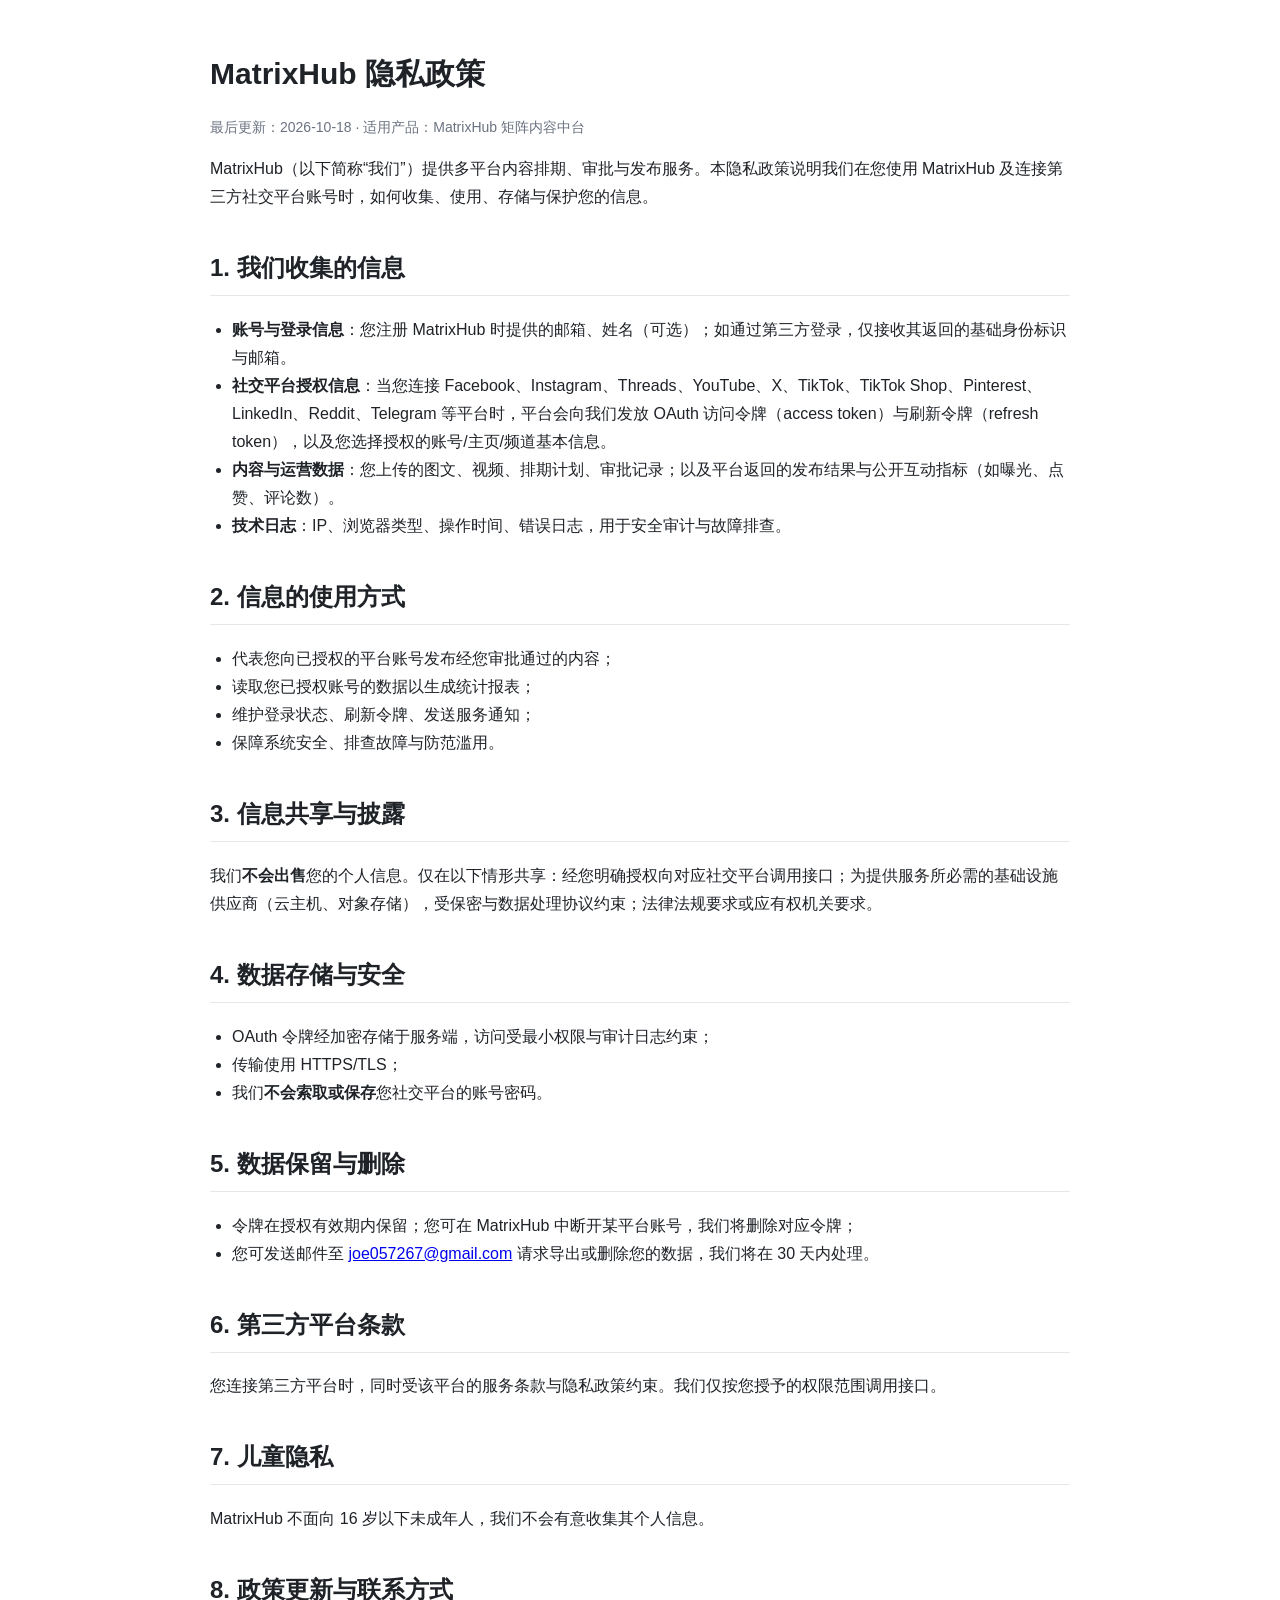
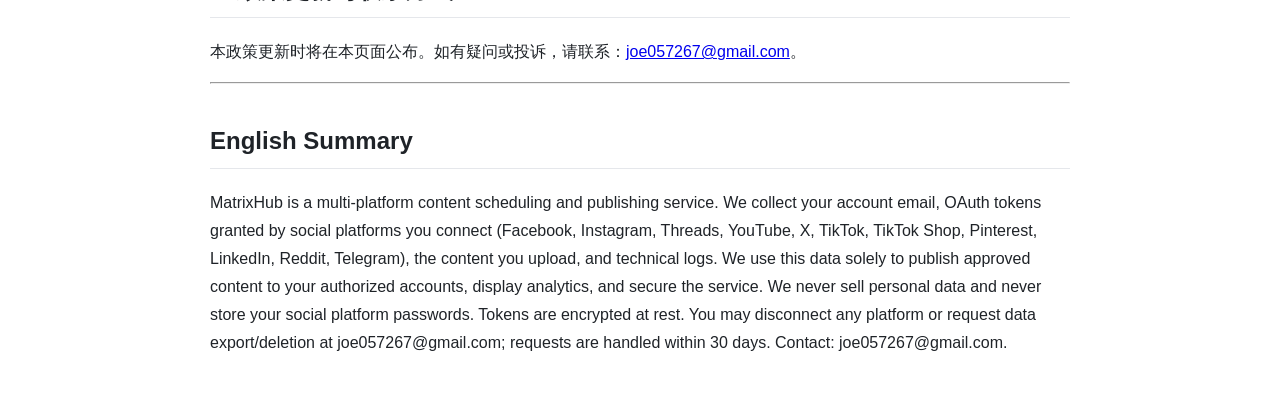
==== index.html @ 4f1b2c28 "Add MatrixHub privacy policy and terms pages" ====
<!DOCTYPE html>
<html lang="zh-CN">
<head>
<meta charset="utf-8">
<meta name="viewport" content="width=device-width, initial-scale=1">
<title>MatrixHub 隐私政策 / Privacy Policy</title>
<style>
  body{font-family:-apple-system,"Segoe UI","PingFang SC","Microsoft YaHei",sans-serif;max-width:860px;margin:48px auto;padding:0 20px;line-height:1.75;color:#1f2328}
  h1{font-size:30px;margin-bottom:4px} h2{margin-top:36px;border-bottom:1px solid #e5e7eb;padding-bottom:6px}
  .meta{color:#6b7280;font-size:14px} ul{padding-left:22px} code{background:#f3f4f6;padding:1px 5px;border-radius:4px}
</style>
</head>
<body>
<h1>MatrixHub 隐私政策</h1>
<p class="meta">最后更新：2026-10-18 · 适用产品：MatrixHub 矩阵内容中台</p>

<p>MatrixHub（以下简称“我们”）提供多平台内容排期、审批与发布服务。本隐私政策说明我们在您使用 MatrixHub 及连接第三方社交平台账号时，如何收集、使用、存储与保护您的信息。</p>

<h2>1. 我们收集的信息</h2>
<ul>
  <li><strong>账号与登录信息</strong>：您注册 MatrixHub 时提供的邮箱、姓名（可选）；如通过第三方登录，仅接收其返回的基础身份标识与邮箱。</li>
  <li><strong>社交平台授权信息</strong>：当您连接 Facebook、Instagram、Threads、YouTube、X、TikTok、TikTok Shop、Pinterest、LinkedIn、Reddit、Telegram 等平台时，平台会向我们发放 OAuth 访问令牌（access token）与刷新令牌（refresh token），以及您选择授权的账号/主页/频道基本信息。</li>
  <li><strong>内容与运营数据</strong>：您上传的图文、视频、排期计划、审批记录；以及平台返回的发布结果与公开互动指标（如曝光、点赞、评论数）。</li>
  <li><strong>技术日志</strong>：IP、浏览器类型、操作时间、错误日志，用于安全审计与故障排查。</li>
</ul>

<h2>2. 信息的使用方式</h2>
<ul>
  <li>代表您向已授权的平台账号发布经您审批通过的内容；</li>
  <li>读取您已授权账号的数据以生成统计报表；</li>
  <li>维护登录状态、刷新令牌、发送服务通知；</li>
  <li>保障系统安全、排查故障与防范滥用。</li>
</ul>

<h2>3. 信息共享与披露</h2>
<p>我们<strong>不会出售</strong>您的个人信息。仅在以下情形共享：经您明确授权向对应社交平台调用接口；为提供服务所必需的基础设施供应商（云主机、对象存储），受保密与数据处理协议约束；法律法规要求或应有权机关要求。</p>

<h2>4. 数据存储与安全</h2>
<ul>
  <li>OAuth 令牌经加密存储于服务端，访问受最小权限与审计日志约束；</li>
  <li>传输使用 HTTPS/TLS；</li>
  <li>我们<strong>不会索取或保存</strong>您社交平台的账号密码。</li>
</ul>

<h2>5. 数据保留与删除</h2>
<ul>
  <li>令牌在授权有效期内保留；您可在 MatrixHub 中断开某平台账号，我们将删除对应令牌；</li>
  <li>您可发送邮件至 <a href="mailto:joe057267@gmail.com">joe057267@gmail.com</a> 请求导出或删除您的数据，我们将在 30 天内处理。</li>
</ul>

<h2>6. 第三方平台条款</h2>
<p>您连接第三方平台时，同时受该平台的服务条款与隐私政策约束。我们仅按您授予的权限范围调用接口。</p>

<h2>7. 儿童隐私</h2>
<p>MatrixHub 不面向 16 岁以下未成年人，我们不会有意收集其个人信息。</p>

<h2>8. 政策更新与联系方式</h2>
<p>本政策更新时将在本页面公布。如有疑问或投诉，请联系：<a href="mailto:joe057267@gmail.com">joe057267@gmail.com</a>。</p>

<hr>
<h2>English Summary</h2>
<p>MatrixHub is a multi-platform content scheduling and publishing service. We collect your account email, OAuth tokens granted by social platforms you connect (Facebook, Instagram, Threads, YouTube, X, TikTok, TikTok Shop, Pinterest, LinkedIn, Reddit, Telegram), the content you upload, and technical logs. We use this data solely to publish approved content to your authorized accounts, display analytics, and secure the service. We never sell personal data and never store your social platform passwords. Tokens are encrypted at rest. You may disconnect any platform or request data export/deletion at joe057267@gmail.com; requests are handled within 30 days. Contact: joe057267@gmail.com.</p>
</body>
</html>
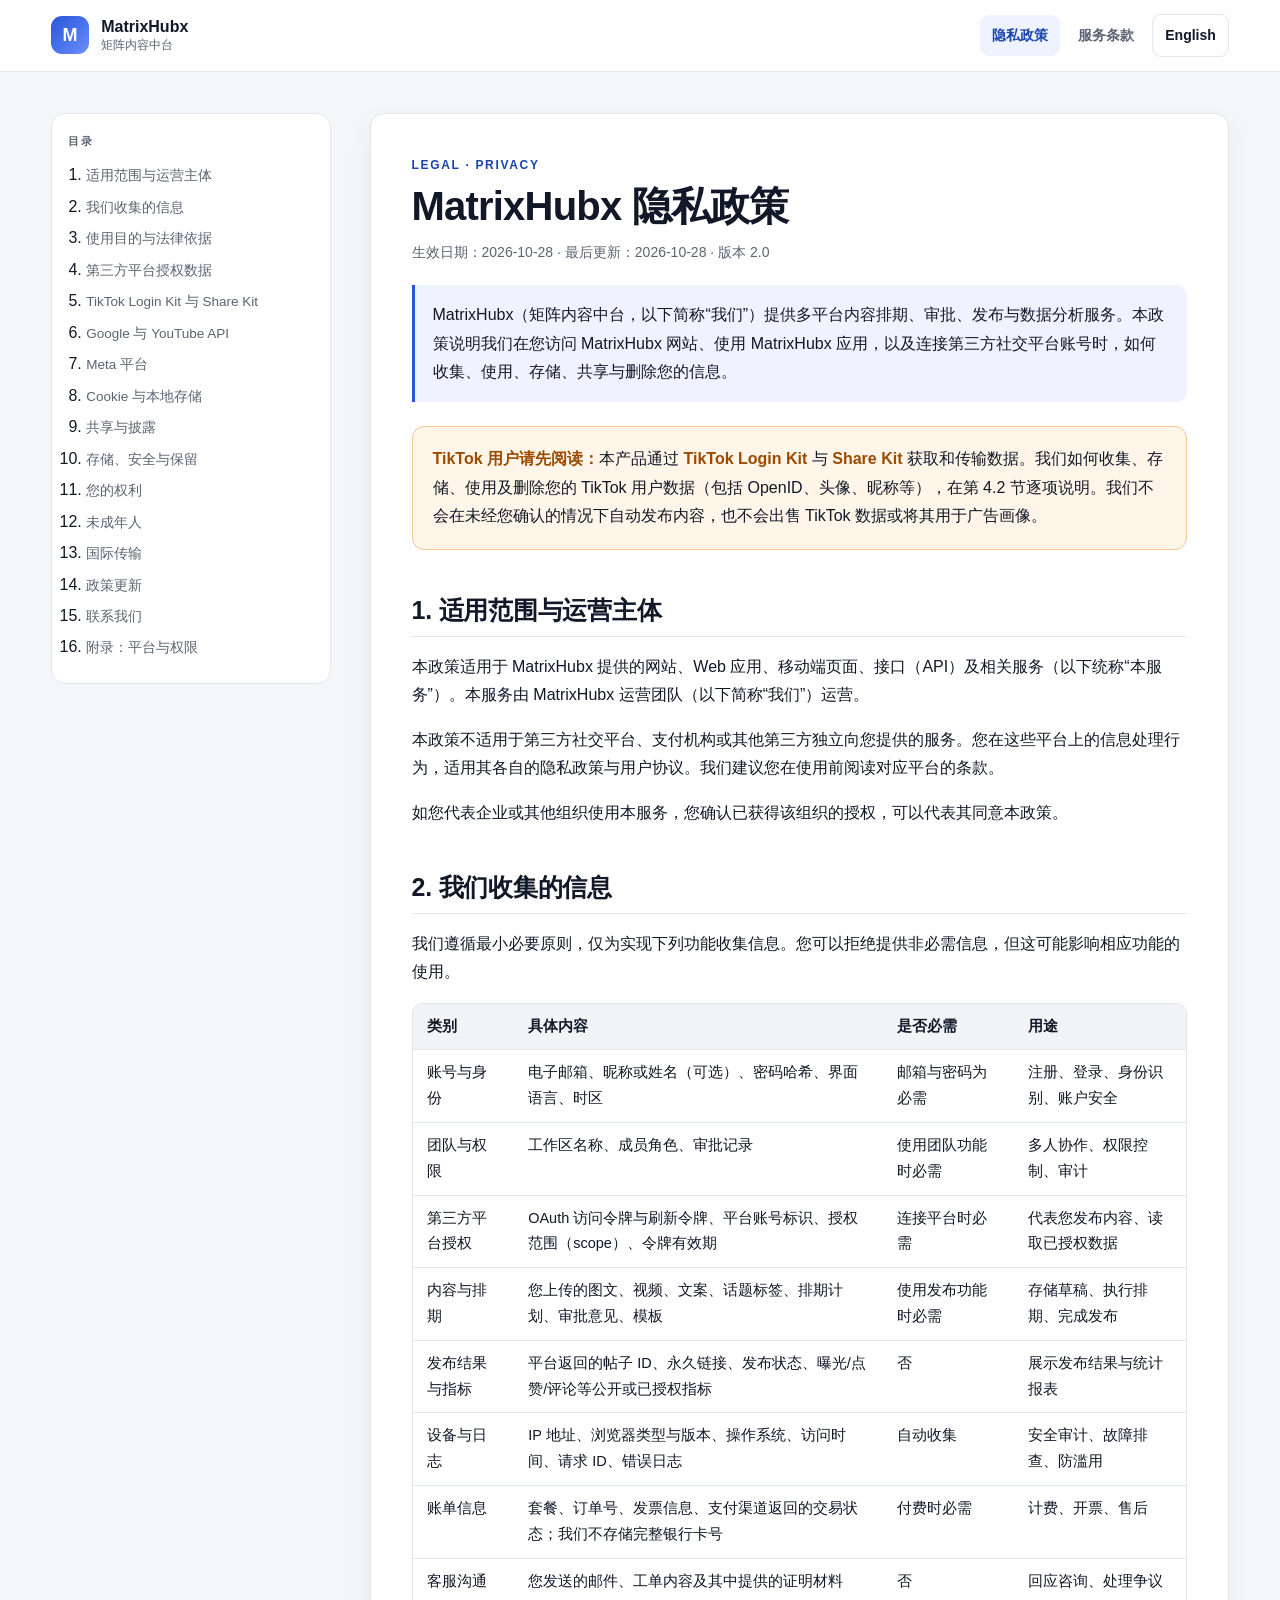
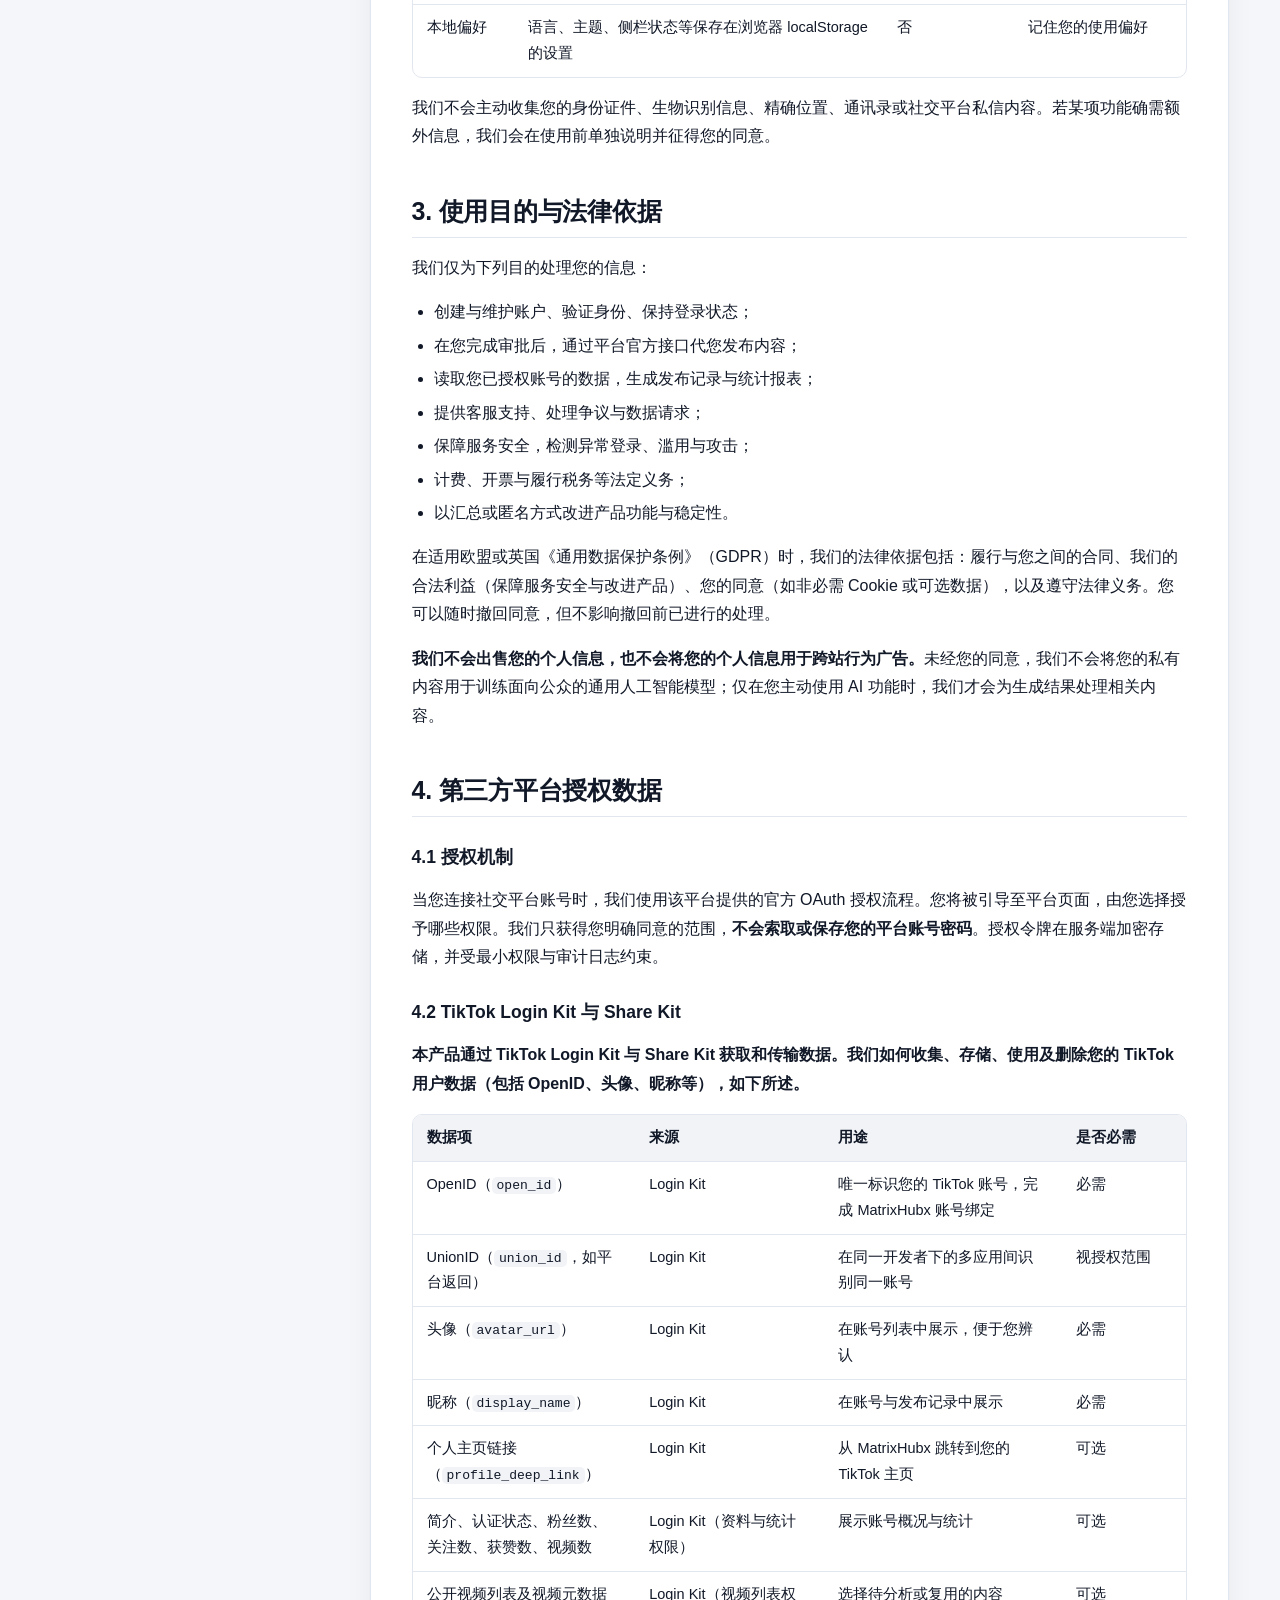
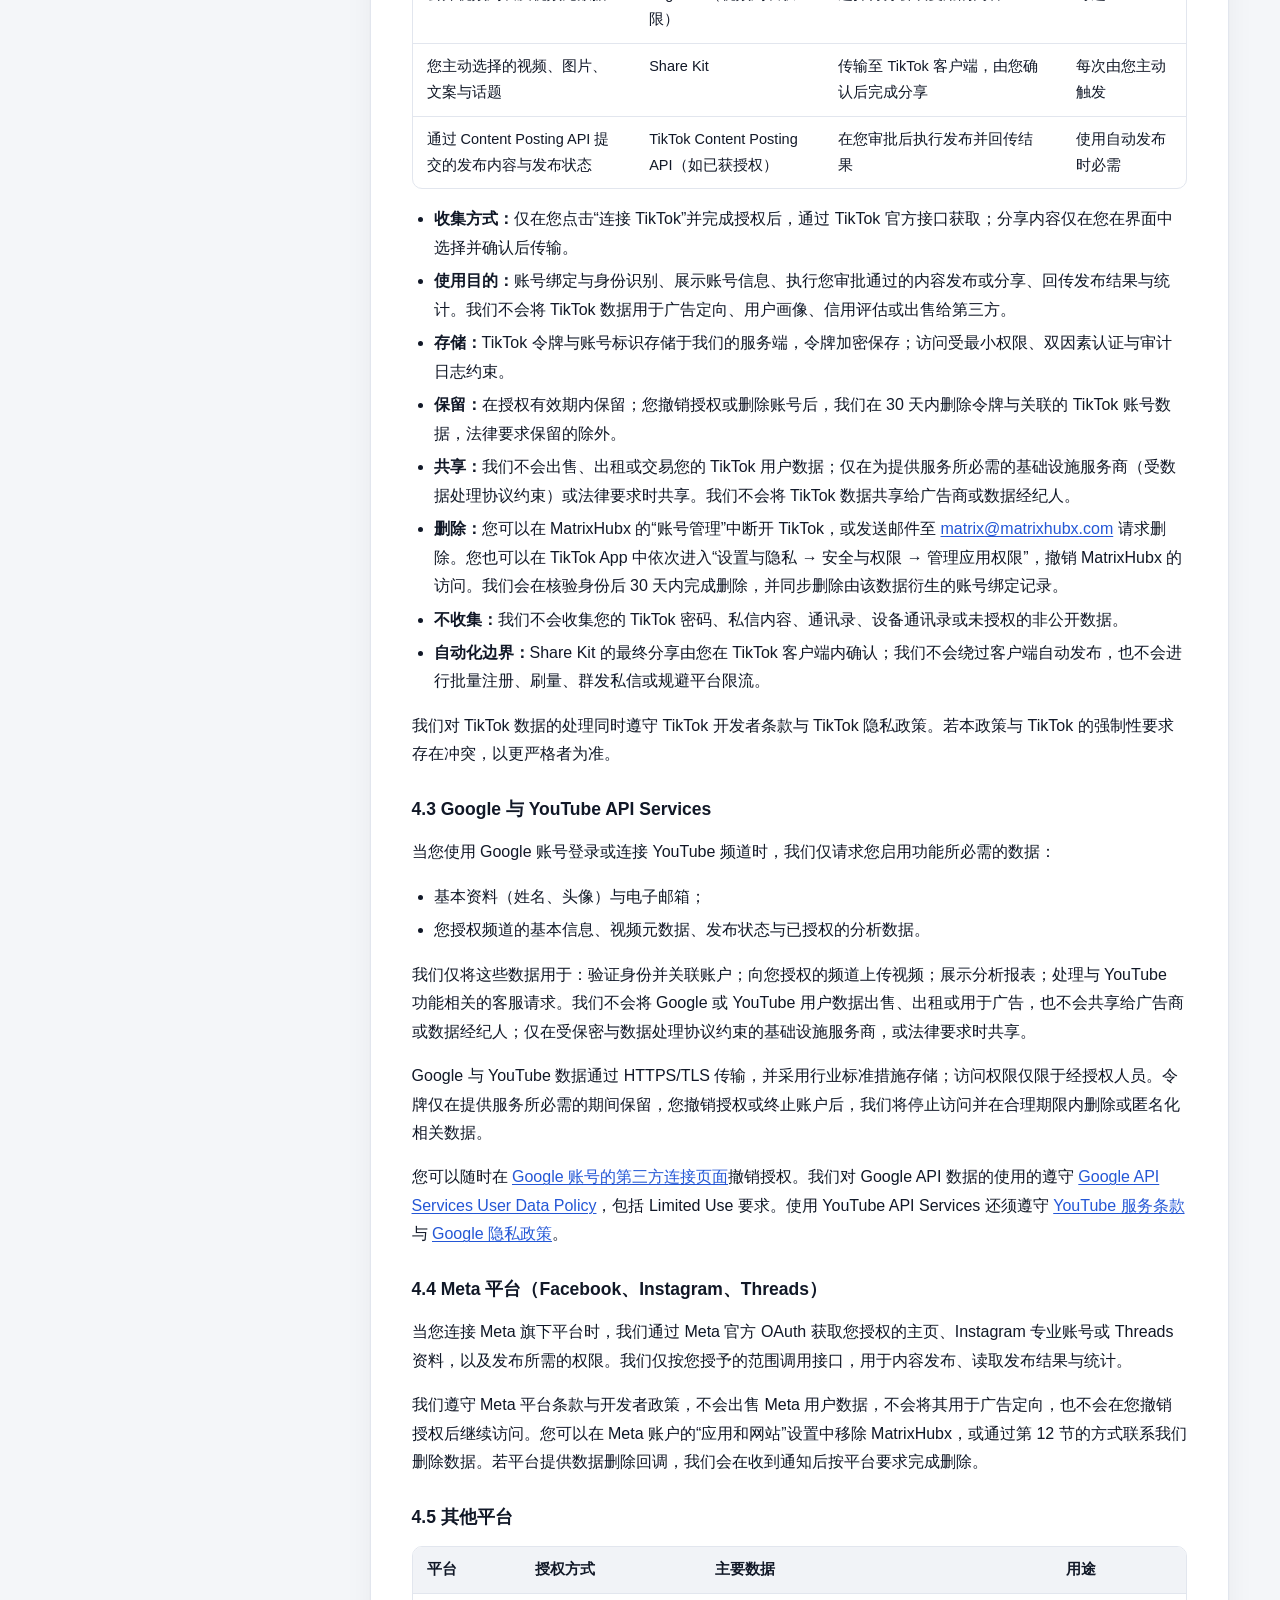
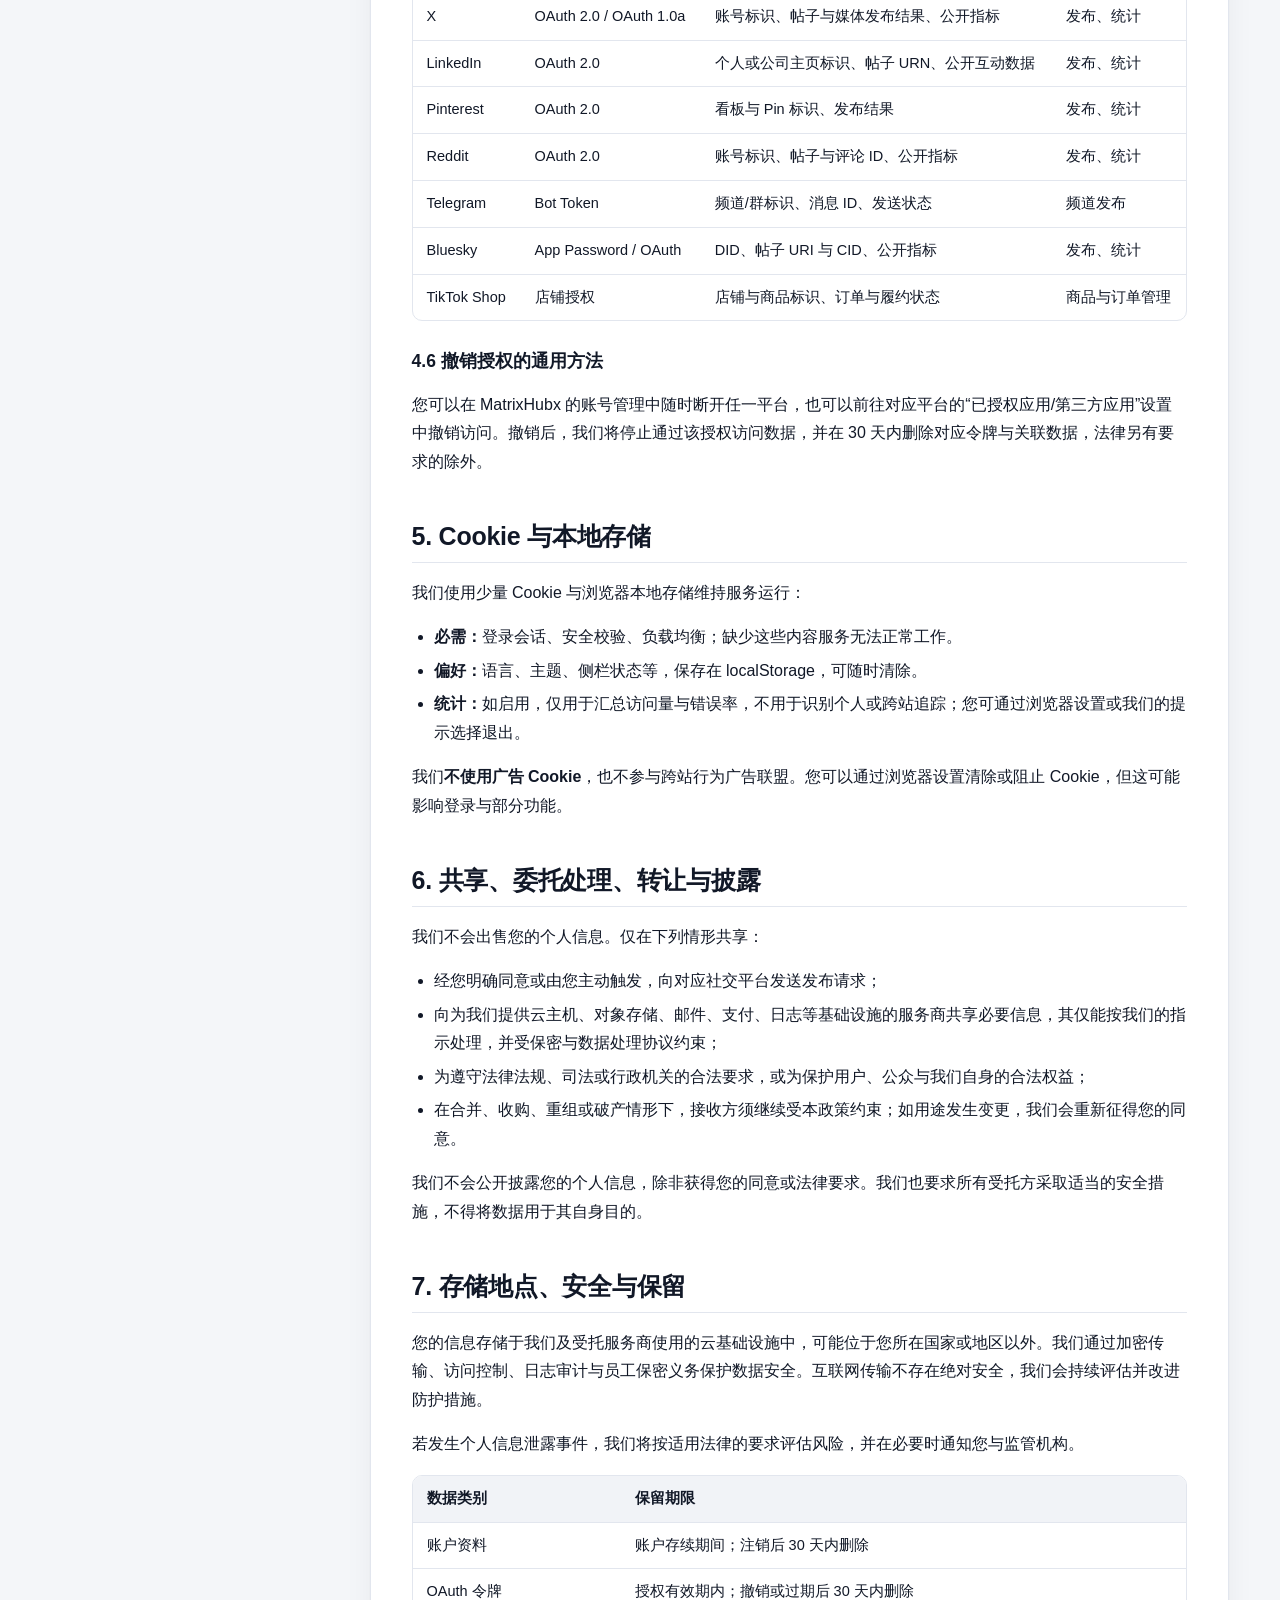
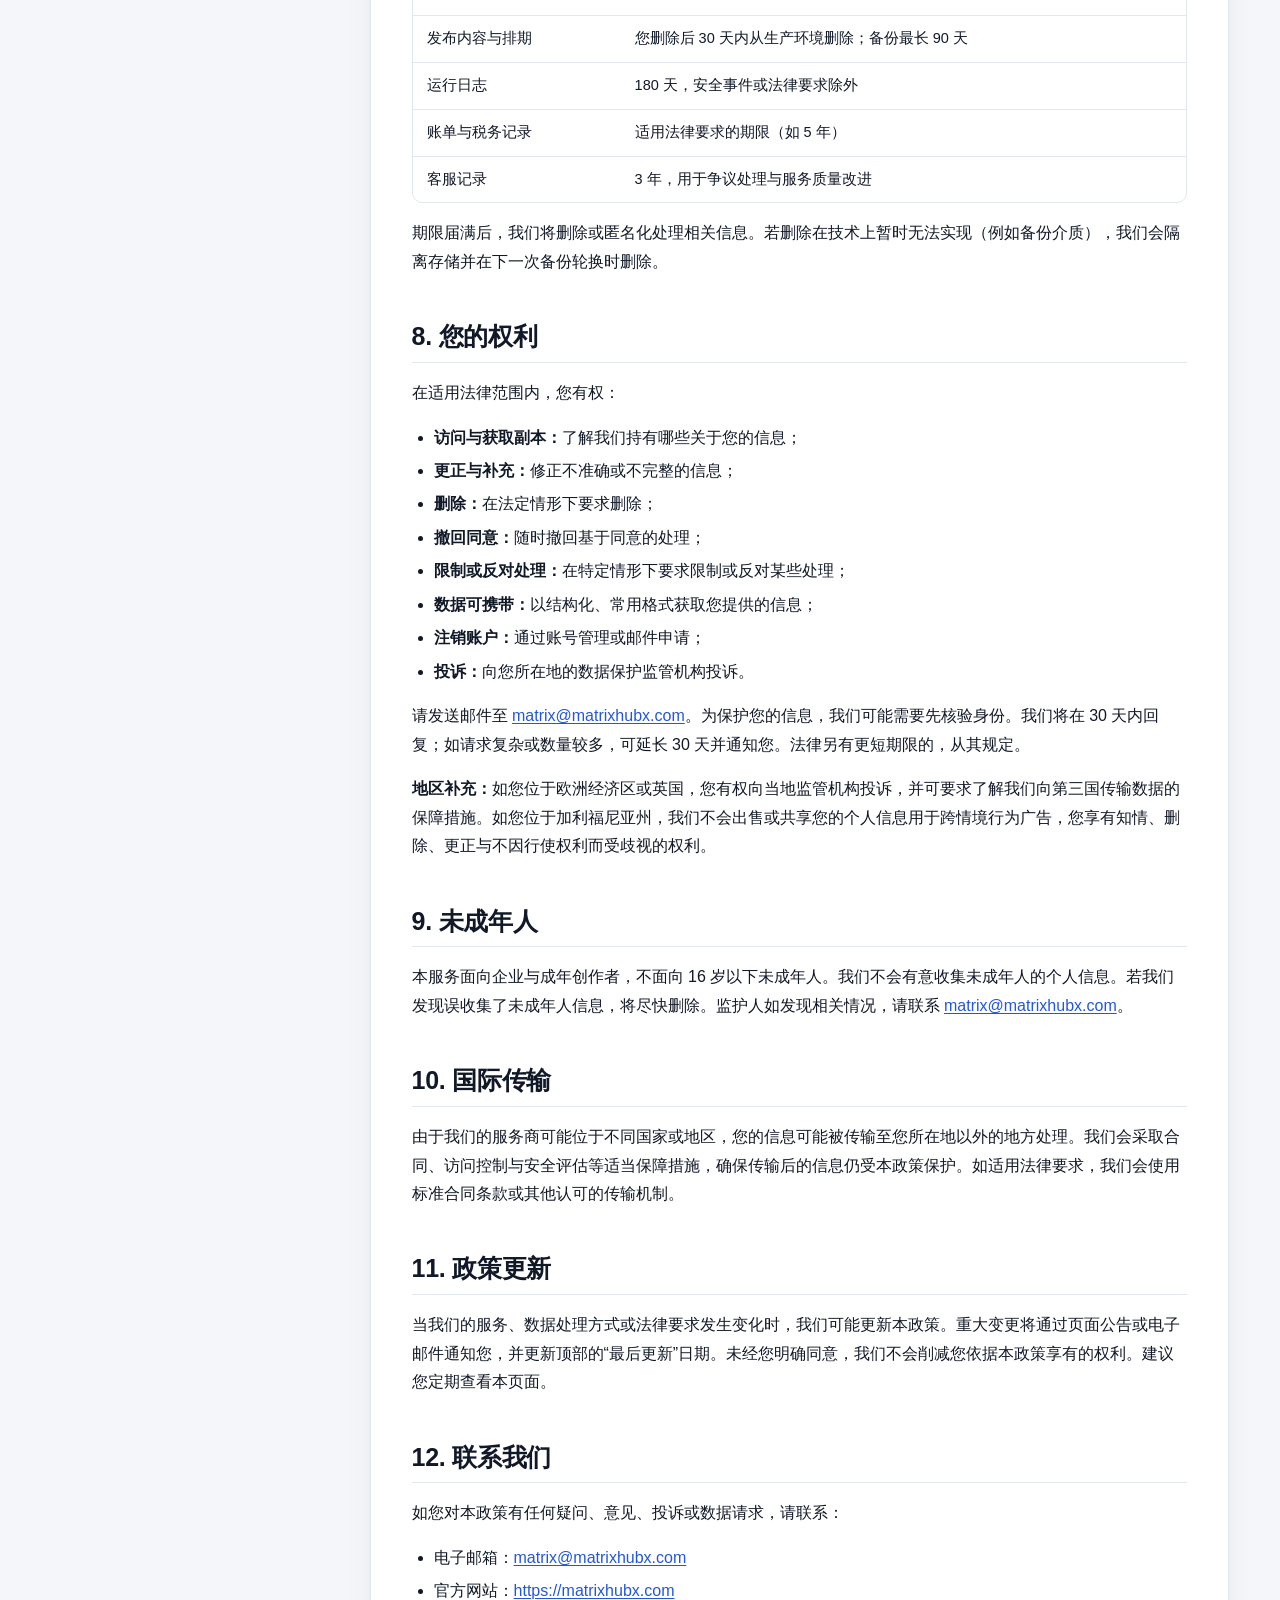
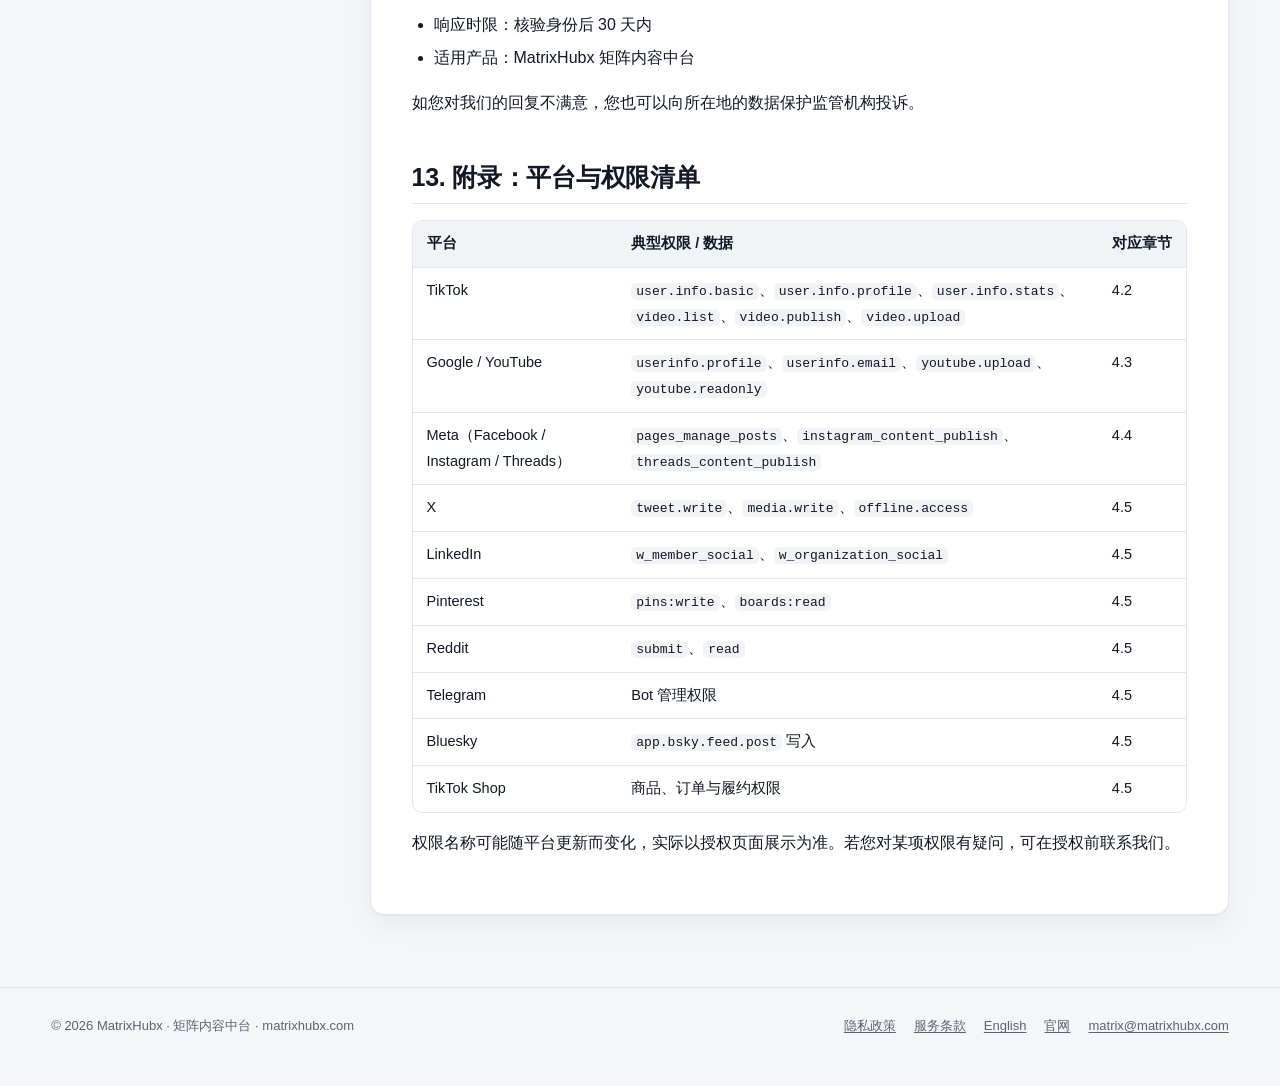
==== commit 5d5a4067: "完善隐私政策与服务条款并新增英文版本 - 按 TikTok/Google/Meta 开发者条款补齐数据收集、授权撤销、删除流程与第三方平台清单 - 新增 privacy-en.html 与 terms" ====
--- a/index.html
+++ b/index.html
@@ -3,62 +3,354 @@
 <head>
 <meta charset="utf-8">
 <meta name="viewport" content="width=device-width, initial-scale=1">
-<title>MatrixHub 隐私政策 / Privacy Policy</title>
-<style>
-  body{font-family:-apple-system,"Segoe UI","PingFang SC","Microsoft YaHei",sans-serif;max-width:860px;margin:48px auto;padding:0 20px;line-height:1.75;color:#1f2328}
-  h1{font-size:30px;margin-bottom:4px} h2{margin-top:36px;border-bottom:1px solid #e5e7eb;padding-bottom:6px}
-  .meta{color:#6b7280;font-size:14px} ul{padding-left:22px} code{background:#f3f4f6;padding:1px 5px;border-radius:4px}
-</style>
+<title>MatrixHubx 隐私政策 / Privacy Policy</title>
+<meta name="description" content="MatrixHubx 隐私政策：说明我们如何收集、使用、存储、共享与删除您的信息，以及通过 TikTok Login Kit、Share Kit、Google/YouTube API、Meta 平台获取的数据如何处理。">
+<link rel="alternate" hreflang="en" href="privacy-en.html">
+<link rel="canonical" href="https://joe057267-cmyk.github.io/matrixhub-policy/">
+<link rel="stylesheet" href="assets/policy.css">
+<script type="application/ld+json">
+{"@context":"https://schema.org","@type":"Organization","name":"MatrixHubx","alternateName":"MatrixHubx 矩阵内容中台","url":"https://matrixhubx.com","email":"matrix@matrixhubx.com"}
+</script>
 </head>
 <body>
-<h1>MatrixHub 隐私政策</h1>
-<p class="meta">最后更新：2026-10-18 · 适用产品：MatrixHub 矩阵内容中台</p>
-
-<p>MatrixHub（以下简称“我们”）提供多平台内容排期、审批与发布服务。本隐私政策说明我们在您使用 MatrixHub 及连接第三方社交平台账号时，如何收集、使用、存储与保护您的信息。</p>
-
-<h2>1. 我们收集的信息</h2>
-<ul>
-  <li><strong>账号与登录信息</strong>：您注册 MatrixHub 时提供的邮箱、姓名（可选）；如通过第三方登录，仅接收其返回的基础身份标识与邮箱。</li>
-  <li><strong>社交平台授权信息</strong>：当您连接 Facebook、Instagram、Threads、YouTube、X、TikTok、TikTok Shop、Pinterest、LinkedIn、Reddit、Telegram 等平台时，平台会向我们发放 OAuth 访问令牌（access token）与刷新令牌（refresh token），以及您选择授权的账号/主页/频道基本信息。</li>
-  <li><strong>内容与运营数据</strong>：您上传的图文、视频、排期计划、审批记录；以及平台返回的发布结果与公开互动指标（如曝光、点赞、评论数）。</li>
-  <li><strong>技术日志</strong>：IP、浏览器类型、操作时间、错误日志，用于安全审计与故障排查。</li>
-</ul>
-
-<h2>2. 信息的使用方式</h2>
-<ul>
-  <li>代表您向已授权的平台账号发布经您审批通过的内容；</li>
-  <li>读取您已授权账号的数据以生成统计报表；</li>
-  <li>维护登录状态、刷新令牌、发送服务通知；</li>
-  <li>保障系统安全、排查故障与防范滥用。</li>
-</ul>
-
-<h2>3. 信息共享与披露</h2>
-<p>我们<strong>不会出售</strong>您的个人信息。仅在以下情形共享：经您明确授权向对应社交平台调用接口；为提供服务所必需的基础设施供应商（云主机、对象存储），受保密与数据处理协议约束；法律法规要求或应有权机关要求。</p>
-
-<h2>4. 数据存储与安全</h2>
-<ul>
-  <li>OAuth 令牌经加密存储于服务端，访问受最小权限与审计日志约束；</li>
-  <li>传输使用 HTTPS/TLS；</li>
-  <li>我们<strong>不会索取或保存</strong>您社交平台的账号密码。</li>
-</ul>
-
-<h2>5. 数据保留与删除</h2>
-<ul>
-  <li>令牌在授权有效期内保留；您可在 MatrixHub 中断开某平台账号，我们将删除对应令牌；</li>
-  <li>您可发送邮件至 <a href="mailto:joe057267@gmail.com">joe057267@gmail.com</a> 请求导出或删除您的数据，我们将在 30 天内处理。</li>
-</ul>
-
-<h2>6. 第三方平台条款</h2>
-<p>您连接第三方平台时，同时受该平台的服务条款与隐私政策约束。我们仅按您授予的权限范围调用接口。</p>
-
-<h2>7. 儿童隐私</h2>
-<p>MatrixHub 不面向 16 岁以下未成年人，我们不会有意收集其个人信息。</p>
-
-<h2>8. 政策更新与联系方式</h2>
-<p>本政策更新时将在本页面公布。如有疑问或投诉，请联系：<a href="mailto:joe057267@gmail.com">joe057267@gmail.com</a>。</p>
-
-<hr>
-<h2>English Summary</h2>
-<p>MatrixHub is a multi-platform content scheduling and publishing service. We collect your account email, OAuth tokens granted by social platforms you connect (Facebook, Instagram, Threads, YouTube, X, TikTok, TikTok Shop, Pinterest, LinkedIn, Reddit, Telegram), the content you upload, and technical logs. We use this data solely to publish approved content to your authorized accounts, display analytics, and secure the service. We never sell personal data and never store your social platform passwords. Tokens are encrypted at rest. You may disconnect any platform or request data export/deletion at joe057267@gmail.com; requests are handled within 30 days. Contact: joe057267@gmail.com.</p>
+<a class="skip" href="#main">跳到正文</a>
+
+<header class="topbar">
+  <div class="brand">
+    <span class="logo" aria-hidden="true">M</span>
+    <div>
+      <strong>MatrixHubx</strong>
+      <small>矩阵内容中台</small>
+    </div>
+  </div>
+  <nav class="topnav" aria-label="文档导航">
+    <a href="./" aria-current="page">隐私政策</a>
+    <a href="terms.html">服务条款</a>
+    <a class="lang" href="privacy-en.html" hreflang="en" lang="en">English</a>
+  </nav>
+</header>
+
+<div class="shell">
+  <aside class="toc" aria-label="目录">
+    <p>目录</p>
+    <ol>
+      <li><a href="#s1">适用范围与运营主体</a></li>
+      <li><a href="#s2">我们收集的信息</a></li>
+      <li><a href="#s3">使用目的与法律依据</a></li>
+      <li><a href="#s4">第三方平台授权数据</a></li>
+      <li><a href="#s4-2">TikTok Login Kit 与 Share Kit</a></li>
+      <li><a href="#s4-3">Google 与 YouTube API</a></li>
+      <li><a href="#s4-4">Meta 平台</a></li>
+      <li><a href="#s5">Cookie 与本地存储</a></li>
+      <li><a href="#s6">共享与披露</a></li>
+      <li><a href="#s7">存储、安全与保留</a></li>
+      <li><a href="#s8">您的权利</a></li>
+      <li><a href="#s9">未成年人</a></li>
+      <li><a href="#s10">国际传输</a></li>
+      <li><a href="#s11">政策更新</a></li>
+      <li><a href="#s12">联系我们</a></li>
+      <li><a href="#s13">附录：平台与权限</a></li>
+    </ol>
+  </aside>
+
+  <main id="main" class="doc">
+    <p class="eyebrow">Legal · Privacy</p>
+    <h1>MatrixHubx 隐私政策</h1>
+    <p class="meta">生效日期：2026-10-28 · 最后更新：2026-10-28 · 版本 2.0</p>
+
+    <p class="lead">MatrixHubx（矩阵内容中台，以下简称“我们”）提供多平台内容排期、审批、发布与数据分析服务。本政策说明我们在您访问 MatrixHubx 网站、使用 MatrixHubx 应用，以及连接第三方社交平台账号时，如何收集、使用、存储、共享与删除您的信息。</p>
+
+    <div class="callout">
+      <p><strong>TikTok 用户请先阅读：</strong>本产品通过 <strong>TikTok Login Kit</strong> 与 <strong>Share Kit</strong> 获取和传输数据。我们如何收集、存储、使用及删除您的 TikTok 用户数据（包括 OpenID、头像、昵称等），在第 4.2 节逐项说明。我们不会在未经您确认的情况下自动发布内容，也不会出售 TikTok 数据或将其用于广告画像。</p>
+    </div>
+
+    <details class="toc-mobile">
+      <summary>查看目录</summary>
+      <ol>
+        <li><a href="#s1">适用范围与运营主体</a></li>
+        <li><a href="#s2">我们收集的信息</a></li>
+        <li><a href="#s3">使用目的与法律依据</a></li>
+        <li><a href="#s4">第三方平台授权数据</a></li>
+        <li><a href="#s4-2">TikTok Login Kit 与 Share Kit</a></li>
+        <li><a href="#s4-3">Google 与 YouTube API</a></li>
+        <li><a href="#s4-4">Meta 平台</a></li>
+        <li><a href="#s5">Cookie 与本地存储</a></li>
+        <li><a href="#s6">共享与披露</a></li>
+        <li><a href="#s7">存储、安全与保留</a></li>
+        <li><a href="#s8">您的权利</a></li>
+        <li><a href="#s9">未成年人</a></li>
+        <li><a href="#s10">国际传输</a></li>
+        <li><a href="#s11">政策更新</a></li>
+        <li><a href="#s12">联系我们</a></li>
+        <li><a href="#s13">附录：平台与权限</a></li>
+      </ol>
+    </details>
+
+    <h2 id="s1">1. 适用范围与运营主体</h2>
+    <p>本政策适用于 MatrixHubx 提供的网站、Web 应用、移动端页面、接口（API）及相关服务（以下统称“本服务”）。本服务由 MatrixHubx 运营团队（以下简称“我们”）运营。</p>
+    <p>本政策不适用于第三方社交平台、支付机构或其他第三方独立向您提供的服务。您在这些平台上的信息处理行为，适用其各自的隐私政策与用户协议。我们建议您在使用前阅读对应平台的条款。</p>
+    <p>如您代表企业或其他组织使用本服务，您确认已获得该组织的授权，可以代表其同意本政策。</p>
+
+    <h2 id="s2">2. 我们收集的信息</h2>
+    <p>我们遵循最小必要原则，仅为实现下列功能收集信息。您可以拒绝提供非必需信息，但这可能影响相应功能的使用。</p>
+    <div class="table-wrap">
+      <table>
+        <thead>
+          <tr><th>类别</th><th>具体内容</th><th>是否必需</th><th>用途</th></tr>
+        </thead>
+        <tbody>
+          <tr>
+            <td>账号与身份</td>
+            <td>电子邮箱、昵称或姓名（可选）、密码哈希、界面语言、时区</td>
+            <td>邮箱与密码为必需</td>
+            <td>注册、登录、身份识别、账户安全</td>
+          </tr>
+          <tr>
+            <td>团队与权限</td>
+            <td>工作区名称、成员角色、审批记录</td>
+            <td>使用团队功能时必需</td>
+            <td>多人协作、权限控制、审计</td>
+          </tr>
+          <tr>
+            <td>第三方平台授权</td>
+            <td>OAuth 访问令牌与刷新令牌、平台账号标识、授权范围（scope）、令牌有效期</td>
+            <td>连接平台时必需</td>
+            <td>代表您发布内容、读取已授权数据</td>
+          </tr>
+          <tr>
+            <td>内容与排期</td>
+            <td>您上传的图文、视频、文案、话题标签、排期计划、审批意见、模板</td>
+            <td>使用发布功能时必需</td>
+            <td>存储草稿、执行排期、完成发布</td>
+          </tr>
+          <tr>
+            <td>发布结果与指标</td>
+            <td>平台返回的帖子 ID、永久链接、发布状态、曝光/点赞/评论等公开或已授权指标</td>
+            <td>否</td>
+            <td>展示发布结果与统计报表</td>
+          </tr>
+          <tr>
+            <td>设备与日志</td>
+            <td>IP 地址、浏览器类型与版本、操作系统、访问时间、请求 ID、错误日志</td>
+            <td>自动收集</td>
+            <td>安全审计、故障排查、防滥用</td>
+          </tr>
+          <tr>
+            <td>账单信息</td>
+            <td>套餐、订单号、发票信息、支付渠道返回的交易状态；我们不存储完整银行卡号</td>
+            <td>付费时必需</td>
+            <td>计费、开票、售后</td>
+          </tr>
+          <tr>
+            <td>客服沟通</td>
+            <td>您发送的邮件、工单内容及其中提供的证明材料</td>
+            <td>否</td>
+            <td>回应咨询、处理争议</td>
+          </tr>
+          <tr>
+            <td>本地偏好</td>
+            <td>语言、主题、侧栏状态等保存在浏览器 localStorage 的设置</td>
+            <td>否</td>
+            <td>记住您的使用偏好</td>
+          </tr>
+        </tbody>
+      </table>
+    </div>
+    <p>我们不会主动收集您的身份证件、生物识别信息、精确位置、通讯录或社交平台私信内容。若某项功能确需额外信息，我们会在使用前单独说明并征得您的同意。</p>
+
+    <h2 id="s3">3. 使用目的与法律依据</h2>
+    <p>我们仅为下列目的处理您的信息：</p>
+    <ul>
+      <li>创建与维护账户、验证身份、保持登录状态；</li>
+      <li>在您完成审批后，通过平台官方接口代您发布内容；</li>
+      <li>读取您已授权账号的数据，生成发布记录与统计报表；</li>
+      <li>提供客服支持、处理争议与数据请求；</li>
+      <li>保障服务安全，检测异常登录、滥用与攻击；</li>
+      <li>计费、开票与履行税务等法定义务；</li>
+      <li>以汇总或匿名方式改进产品功能与稳定性。</li>
+    </ul>
+    <p>在适用欧盟或英国《通用数据保护条例》（GDPR）时，我们的法律依据包括：履行与您之间的合同、我们的合法利益（保障服务安全与改进产品）、您的同意（如非必需 Cookie 或可选数据），以及遵守法律义务。您可以随时撤回同意，但不影响撤回前已进行的处理。</p>
+    <p><strong>我们不会出售您的个人信息，也不会将您的个人信息用于跨站行为广告。</strong>未经您的同意，我们不会将您的私有内容用于训练面向公众的通用人工智能模型；仅在您主动使用 AI 功能时，我们才会为生成结果处理相关内容。</p>
+
+    <h2 id="s4">4. 第三方平台授权数据</h2>
+
+    <h3 id="s4-1">4.1 授权机制</h3>
+    <p>当您连接社交平台账号时，我们使用该平台提供的官方 OAuth 授权流程。您将被引导至平台页面，由您选择授予哪些权限。我们只获得您明确同意的范围，<strong>不会索取或保存您的平台账号密码</strong>。授权令牌在服务端加密存储，并受最小权限与审计日志约束。</p>
+
+    <h3 id="s4-2">4.2 TikTok Login Kit 与 Share Kit</h3>
+    <p><strong>本产品通过 TikTok Login Kit 与 Share Kit 获取和传输数据。我们如何收集、存储、使用及删除您的 TikTok 用户数据（包括 OpenID、头像、昵称等），如下所述。</strong></p>
+    <div class="table-wrap">
+      <table>
+        <thead>
+          <tr><th>数据项</th><th>来源</th><th>用途</th><th>是否必需</th></tr>
+        </thead>
+        <tbody>
+          <tr><td>OpenID（<code>open_id</code>）</td><td>Login Kit</td><td>唯一标识您的 TikTok 账号，完成 MatrixHubx 账号绑定</td><td>必需</td></tr>
+          <tr><td>UnionID（<code>union_id</code>，如平台返回）</td><td>Login Kit</td><td>在同一开发者下的多应用间识别同一账号</td><td>视授权范围</td></tr>
+          <tr><td>头像（<code>avatar_url</code>）</td><td>Login Kit</td><td>在账号列表中展示，便于您辨认</td><td>必需</td></tr>
+          <tr><td>昵称（<code>display_name</code>）</td><td>Login Kit</td><td>在账号与发布记录中展示</td><td>必需</td></tr>
+          <tr><td>个人主页链接（<code>profile_deep_link</code>）</td><td>Login Kit</td><td>从 MatrixHubx 跳转到您的 TikTok 主页</td><td>可选</td></tr>
+          <tr><td>简介、认证状态、粉丝数、关注数、获赞数、视频数</td><td>Login Kit（资料与统计权限）</td><td>展示账号概况与统计</td><td>可选</td></tr>
+          <tr><td>公开视频列表及视频元数据</td><td>Login Kit（视频列表权限）</td><td>选择待分析或复用的内容</td><td>可选</td></tr>
+          <tr><td>您主动选择的视频、图片、文案与话题</td><td>Share Kit</td><td>传输至 TikTok 客户端，由您确认后完成分享</td><td>每次由您主动触发</td></tr>
+          <tr><td>通过 Content Posting API 提交的发布内容与发布状态</td><td>TikTok Content Posting API（如已获授权）</td><td>在您审批后执行发布并回传结果</td><td>使用自动发布时必需</td></tr>
+        </tbody>
+      </table>
+    </div>
+    <ul>
+      <li><strong>收集方式：</strong>仅在您点击“连接 TikTok”并完成授权后，通过 TikTok 官方接口获取；分享内容仅在您在界面中选择并确认后传输。</li>
+      <li><strong>使用目的：</strong>账号绑定与身份识别、展示账号信息、执行您审批通过的内容发布或分享、回传发布结果与统计。我们不会将 TikTok 数据用于广告定向、用户画像、信用评估或出售给第三方。</li>
+      <li><strong>存储：</strong>TikTok 令牌与账号标识存储于我们的服务端，令牌加密保存；访问受最小权限、双因素认证与审计日志约束。</li>
+      <li><strong>保留：</strong>在授权有效期内保留；您撤销授权或删除账号后，我们在 30 天内删除令牌与关联的 TikTok 账号数据，法律要求保留的除外。</li>
+      <li><strong>共享：</strong>我们不会出售、出租或交易您的 TikTok 用户数据；仅在为提供服务所必需的基础设施服务商（受数据处理协议约束）或法律要求时共享。我们不会将 TikTok 数据共享给广告商或数据经纪人。</li>
+      <li><strong>删除：</strong>您可以在 MatrixHubx 的“账号管理”中断开 TikTok，或发送邮件至 <a href="mailto:matrix@matrixhubx.com">matrix@matrixhubx.com</a> 请求删除。您也可以在 TikTok App 中依次进入“设置与隐私 → 安全与权限 → 管理应用权限”，撤销 MatrixHubx 的访问。我们会在核验身份后 30 天内完成删除，并同步删除由该数据衍生的账号绑定记录。</li>
+      <li><strong>不收集：</strong>我们不会收集您的 TikTok 密码、私信内容、通讯录、设备通讯录或未授权的非公开数据。</li>
+      <li><strong>自动化边界：</strong>Share Kit 的最终分享由您在 TikTok 客户端内确认；我们不会绕过客户端自动发布，也不会进行批量注册、刷量、群发私信或规避平台限流。</li>
+    </ul>
+    <p>我们对 TikTok 数据的处理同时遵守 TikTok 开发者条款与 TikTok 隐私政策。若本政策与 TikTok 的强制性要求存在冲突，以更严格者为准。</p>
+
+    <h3 id="s4-3">4.3 Google 与 YouTube API Services</h3>
+    <p>当您使用 Google 账号登录或连接 YouTube 频道时，我们仅请求您启用功能所必需的数据：</p>
+    <ul>
+      <li>基本资料（姓名、头像）与电子邮箱；</li>
+      <li>您授权频道的基本信息、视频元数据、发布状态与已授权的分析数据。</li>
+    </ul>
+    <p>我们仅将这些数据用于：验证身份并关联账户；向您授权的频道上传视频；展示分析报表；处理与 YouTube 功能相关的客服请求。我们不会将 Google 或 YouTube 用户数据出售、出租或用于广告，也不会共享给广告商或数据经纪人；仅在受保密与数据处理协议约束的基础设施服务商，或法律要求时共享。</p>
+    <p>Google 与 YouTube 数据通过 HTTPS/TLS 传输，并采用行业标准措施存储；访问权限仅限于经授权人员。令牌仅在提供服务所必需的期间保留，您撤销授权或终止账户后，我们将停止访问并在合理期限内删除或匿名化相关数据。</p>
+    <p>您可以随时在 <a href="https://myaccount.google.com/connections" rel="noopener" target="_blank">Google 账号的第三方连接页面</a>撤销授权。我们对 Google API 数据的使用的遵守 <a href="https://developers.google.com/terms/api-services-user-data-policy" rel="noopener" target="_blank">Google API Services User Data Policy</a>，包括 Limited Use 要求。使用 YouTube API Services 还须遵守 <a href="https://www.youtube.com/t/terms" rel="noopener" target="_blank">YouTube 服务条款</a> 与 <a href="https://policies.google.com/privacy" rel="noopener" target="_blank">Google 隐私政策</a>。</p>
+
+    <h3 id="s4-4">4.4 Meta 平台（Facebook、Instagram、Threads）</h3>
+    <p>当您连接 Meta 旗下平台时，我们通过 Meta 官方 OAuth 获取您授权的主页、Instagram 专业账号或 Threads 资料，以及发布所需的权限。我们仅按您授予的范围调用接口，用于内容发布、读取发布结果与统计。</p>
+    <p>我们遵守 Meta 平台条款与开发者政策，不会出售 Meta 用户数据，不会将其用于广告定向，也不会在您撤销授权后继续访问。您可以在 Meta 账户的“应用和网站”设置中移除 MatrixHubx，或通过第 12 节的方式联系我们删除数据。若平台提供数据删除回调，我们会在收到通知后按平台要求完成删除。</p>
+
+    <h3 id="s4-5">4.5 其他平台</h3>
+    <div class="table-wrap">
+      <table>
+        <thead>
+          <tr><th>平台</th><th>授权方式</th><th>主要数据</th><th>用途</th></tr>
+        </thead>
+        <tbody>
+          <tr><td>X</td><td>OAuth 2.0 / OAuth 1.0a</td><td>账号标识、帖子与媒体发布结果、公开指标</td><td>发布、统计</td></tr>
+          <tr><td>LinkedIn</td><td>OAuth 2.0</td><td>个人或公司主页标识、帖子 URN、公开互动数据</td><td>发布、统计</td></tr>
+          <tr><td>Pinterest</td><td>OAuth 2.0</td><td>看板与 Pin 标识、发布结果</td><td>发布、统计</td></tr>
+          <tr><td>Reddit</td><td>OAuth 2.0</td><td>账号标识、帖子与评论 ID、公开指标</td><td>发布、统计</td></tr>
+          <tr><td>Telegram</td><td>Bot Token</td><td>频道/群标识、消息 ID、发送状态</td><td>频道发布</td></tr>
+          <tr><td>Bluesky</td><td>App Password / OAuth</td><td>DID、帖子 URI 与 CID、公开指标</td><td>发布、统计</td></tr>
+          <tr><td>TikTok Shop</td><td>店铺授权</td><td>店铺与商品标识、订单与履约状态</td><td>商品与订单管理</td></tr>
+        </tbody>
+      </table>
+    </div>
+
+    <h3 id="s4-6">4.6 撤销授权的通用方法</h3>
+    <p>您可以在 MatrixHubx 的账号管理中随时断开任一平台，也可以前往对应平台的“已授权应用/第三方应用”设置中撤销访问。撤销后，我们将停止通过该授权访问数据，并在 30 天内删除对应令牌与关联数据，法律另有要求的除外。</p>
+
+    <h2 id="s5">5. Cookie 与本地存储</h2>
+    <p>我们使用少量 Cookie 与浏览器本地存储维持服务运行：</p>
+    <ul>
+      <li><strong>必需：</strong>登录会话、安全校验、负载均衡；缺少这些内容服务无法正常工作。</li>
+      <li><strong>偏好：</strong>语言、主题、侧栏状态等，保存在 localStorage，可随时清除。</li>
+      <li><strong>统计：</strong>如启用，仅用于汇总访问量与错误率，不用于识别个人或跨站追踪；您可通过浏览器设置或我们的提示选择退出。</li>
+    </ul>
+    <p>我们<strong>不使用广告 Cookie</strong>，也不参与跨站行为广告联盟。您可以通过浏览器设置清除或阻止 Cookie，但这可能影响登录与部分功能。</p>
+
+    <h2 id="s6">6. 共享、委托处理、转让与披露</h2>
+    <p>我们不会出售您的个人信息。仅在下列情形共享：</p>
+    <ul>
+      <li>经您明确同意或由您主动触发，向对应社交平台发送发布请求；</li>
+      <li>向为我们提供云主机、对象存储、邮件、支付、日志等基础设施的服务商共享必要信息，其仅能按我们的指示处理，并受保密与数据处理协议约束；</li>
+      <li>为遵守法律法规、司法或行政机关的合法要求，或为保护用户、公众与我们自身的合法权益；</li>
+      <li>在合并、收购、重组或破产情形下，接收方须继续受本政策约束；如用途发生变更，我们会重新征得您的同意。</li>
+    </ul>
+    <p>我们不会公开披露您的个人信息，除非获得您的同意或法律要求。我们也要求所有受托方采取适当的安全措施，不得将数据用于其自身目的。</p>
+
+    <h2 id="s7">7. 存储地点、安全与保留</h2>
+    <p>您的信息存储于我们及受托服务商使用的云基础设施中，可能位于您所在国家或地区以外。我们通过加密传输、访问控制、日志审计与员工保密义务保护数据安全。互联网传输不存在绝对安全，我们会持续评估并改进防护措施。</p>
+    <p>若发生个人信息泄露事件，我们将按适用法律的要求评估风险，并在必要时通知您与监管机构。</p>
+    <div class="table-wrap">
+      <table>
+        <thead>
+          <tr><th>数据类别</th><th>保留期限</th></tr>
+        </thead>
+        <tbody>
+          <tr><td>账户资料</td><td>账户存续期间；注销后 30 天内删除</td></tr>
+          <tr><td>OAuth 令牌</td><td>授权有效期内；撤销或过期后 30 天内删除</td></tr>
+          <tr><td>发布内容与排期</td><td>您删除后 30 天内从生产环境删除；备份最长 90 天</td></tr>
+          <tr><td>运行日志</td><td>180 天，安全事件或法律要求除外</td></tr>
+          <tr><td>账单与税务记录</td><td>适用法律要求的期限（如 5 年）</td></tr>
+          <tr><td>客服记录</td><td>3 年，用于争议处理与服务质量改进</td></tr>
+        </tbody>
+      </table>
+    </div>
+    <p>期限届满后，我们将删除或匿名化处理相关信息。若删除在技术上暂时无法实现（例如备份介质），我们会隔离存储并在下一次备份轮换时删除。</p>
+
+    <h2 id="s8">8. 您的权利</h2>
+    <p>在适用法律范围内，您有权：</p>
+    <ul>
+      <li><strong>访问与获取副本：</strong>了解我们持有哪些关于您的信息；</li>
+      <li><strong>更正与补充：</strong>修正不准确或不完整的信息；</li>
+      <li><strong>删除：</strong>在法定情形下要求删除；</li>
+      <li><strong>撤回同意：</strong>随时撤回基于同意的处理；</li>
+      <li><strong>限制或反对处理：</strong>在特定情形下要求限制或反对某些处理；</li>
+      <li><strong>数据可携带：</strong>以结构化、常用格式获取您提供的信息；</li>
+      <li><strong>注销账户：</strong>通过账号管理或邮件申请；</li>
+      <li><strong>投诉：</strong>向您所在地的数据保护监管机构投诉。</li>
+    </ul>
+    <p>请发送邮件至 <a href="mailto:matrix@matrixhubx.com">matrix@matrixhubx.com</a>。为保护您的信息，我们可能需要先核验身份。我们将在 30 天内回复；如请求复杂或数量较多，可延长 30 天并通知您。法律另有更短期限的，从其规定。</p>
+    <p><strong>地区补充：</strong>如您位于欧洲经济区或英国，您有权向当地监管机构投诉，并可要求了解我们向第三国传输数据的保障措施。如您位于加利福尼亚州，我们不会出售或共享您的个人信息用于跨情境行为广告，您享有知情、删除、更正与不因行使权利而受歧视的权利。</p>
+
+    <h2 id="s9">9. 未成年人</h2>
+    <p>本服务面向企业与成年创作者，不面向 16 岁以下未成年人。我们不会有意收集未成年人的个人信息。若我们发现误收集了未成年人信息，将尽快删除。监护人如发现相关情况，请联系 <a href="mailto:matrix@matrixhubx.com">matrix@matrixhubx.com</a>。</p>
+
+    <h2 id="s10">10. 国际传输</h2>
+    <p>由于我们的服务商可能位于不同国家或地区，您的信息可能被传输至您所在地以外的地方处理。我们会采取合同、访问控制与安全评估等适当保障措施，确保传输后的信息仍受本政策保护。如适用法律要求，我们会使用标准合同条款或其他认可的传输机制。</p>
+
+    <h2 id="s11">11. 政策更新</h2>
+    <p>当我们的服务、数据处理方式或法律要求发生变化时，我们可能更新本政策。重大变更将通过页面公告或电子邮件通知您，并更新顶部的“最后更新”日期。未经您明确同意，我们不会削减您依据本政策享有的权利。建议您定期查看本页面。</p>
+
+    <h2 id="s12">12. 联系我们</h2>
+    <p>如您对本政策有任何疑问、意见、投诉或数据请求，请联系：</p>
+    <ul>
+      <li>电子邮箱：<a href="mailto:matrix@matrixhubx.com">matrix@matrixhubx.com</a></li>
+      <li>官方网站：<a href="https://matrixhubx.com" rel="noopener">https://matrixhubx.com</a></li>
+      <li>响应时限：核验身份后 30 天内</li>
+      <li>适用产品：MatrixHubx 矩阵内容中台</li>
+    </ul>
+    <p>如您对我们的回复不满意，您也可以向所在地的数据保护监管机构投诉。</p>
+
+    <h2 id="s13">13. 附录：平台与权限清单</h2>
+    <div class="table-wrap">
+      <table>
+        <thead>
+          <tr><th>平台</th><th>典型权限 / 数据</th><th>对应章节</th></tr>
+        </thead>
+        <tbody>
+          <tr><td>TikTok</td><td><code>user.info.basic</code>、<code>user.info.profile</code>、<code>user.info.stats</code>、<code>video.list</code>、<code>video.publish</code>、<code>video.upload</code></td><td>4.2</td></tr>
+          <tr><td>Google / YouTube</td><td><code>userinfo.profile</code>、<code>userinfo.email</code>、<code>youtube.upload</code>、<code>youtube.readonly</code></td><td>4.3</td></tr>
+          <tr><td>Meta（Facebook / Instagram / Threads）</td><td><code>pages_manage_posts</code>、<code>instagram_content_publish</code>、<code>threads_content_publish</code></td><td>4.4</td></tr>
+          <tr><td>X</td><td><code>tweet.write</code>、<code>media.write</code>、<code>offline.access</code></td><td>4.5</td></tr>
+          <tr><td>LinkedIn</td><td><code>w_member_social</code>、<code>w_organization_social</code></td><td>4.5</td></tr>
+          <tr><td>Pinterest</td><td><code>pins:write</code>、<code>boards:read</code></td><td>4.5</td></tr>
+          <tr><td>Reddit</td><td><code>submit</code>、<code>read</code></td><td>4.5</td></tr>
+          <tr><td>Telegram</td><td>Bot 管理权限</td><td>4.5</td></tr>
+          <tr><td>Bluesky</td><td><code>app.bsky.feed.post</code> 写入</td><td>4.5</td></tr>
+          <tr><td>TikTok Shop</td><td>商品、订单与履约权限</td><td>4.5</td></tr>
+        </tbody>
+      </table>
+    </div>
+    <p>权限名称可能随平台更新而变化，实际以授权页面展示为准。若您对某项权限有疑问，可在授权前联系我们。</p>
+  </main>
+</div>
+
+<footer>
+  <span>© 2026 MatrixHubx · 矩阵内容中台 · matrixhubx.com</span>
+  <nav aria-label="页脚导航">
+    <a href="./">隐私政策</a>
+    <a href="terms.html">服务条款</a>
+    <a href="privacy-en.html" hreflang="en" lang="en">English</a>
+    <a href="https://matrixhubx.com" rel="noopener">官网</a>
+    <a href="mailto:matrix@matrixhubx.com">matrix@matrixhubx.com</a>
+  </nav>
+</footer>
+<script src="assets/policy.js"></script>
 </body>
 </html>
--- a/assets/policy.css
+++ b/assets/policy.css
@@ -0,0 +1,331 @@
+:root {
+  --bg: #f4f6f9;
+  --panel: #ffffff;
+  --ink: #111827;
+  --muted: #5b6472;
+  --line: #e2e6ee;
+  --accent: #2457d6;
+  --accent-ink: #1a43ad;
+  --accent-soft: #eef3ff;
+  --warn: #9a4b00;
+  --warn-bg: #fff6e9;
+  --warn-line: #f2c98c;
+  --code-bg: #f1f3f7;
+  --radius: 14px;
+  --shadow: 0 1px 2px rgba(16, 24, 40, .04), 0 10px 28px rgba(16, 24, 40, .05);
+}
+
+@media (prefers-color-scheme: dark) {
+  :root {
+    --bg: #0d1117;
+    --panel: #141a22;
+    --ink: #e7ecf3;
+    --muted: #9aa6b6;
+    --line: #26303d;
+    --accent: #7aa2ff;
+    --accent-ink: #9dbaff;
+    --accent-soft: #17233c;
+    --warn: #ffc078;
+    --warn-bg: #2a1f10;
+    --warn-line: #5c431f;
+    --code-bg: #1b2330;
+    --shadow: 0 1px 2px rgba(0, 0, 0, .3), 0 10px 28px rgba(0, 0, 0, .25);
+  }
+}
+
+* { box-sizing: border-box; }
+
+html { scroll-behavior: smooth; }
+
+body {
+  margin: 0;
+  background: var(--bg);
+  color: var(--ink);
+  font: 16px/1.78 -apple-system, "Segoe UI", "PingFang SC", "Microsoft YaHei", "Noto Sans SC", sans-serif;
+  -webkit-font-smoothing: antialiased;
+  text-rendering: optimizeLegibility;
+}
+
+a { color: var(--accent); text-decoration-thickness: 1px; text-underline-offset: 2px; }
+a:hover { color: var(--accent-ink); }
+
+.skip {
+  position: absolute;
+  left: 12px;
+  top: -60px;
+  z-index: 50;
+  background: var(--panel);
+  border: 1px solid var(--line);
+  border-radius: 8px;
+  padding: 10px 14px;
+}
+.skip:focus { top: 12px; }
+
+.topbar {
+  position: sticky;
+  top: 0;
+  z-index: 20;
+  display: flex;
+  flex-wrap: wrap;
+  align-items: center;
+  justify-content: space-between;
+  gap: 14px 24px;
+  padding: 14px clamp(16px, 4vw, 64px);
+  background: color-mix(in srgb, var(--panel) 88%, transparent);
+  border-bottom: 1px solid var(--line);
+  backdrop-filter: blur(10px);
+}
+
+.brand { display: flex; align-items: center; gap: 12px; min-width: 0; }
+
+.logo {
+  display: grid;
+  place-items: center;
+  width: 38px;
+  height: 38px;
+  border-radius: 11px;
+  background: linear-gradient(135deg, #2457d6, #6d8dff);
+  color: #fff;
+  font-weight: 700;
+  font-size: 18px;
+  letter-spacing: .02em;
+  flex: none;
+}
+
+.brand strong { display: block; font-size: 16px; line-height: 1.25; }
+.brand small { display: block; color: var(--muted); font-size: 12px; line-height: 1.4; }
+
+.topnav { display: flex; flex-wrap: wrap; align-items: center; gap: 6px; }
+
+.topnav a {
+  display: inline-flex;
+  align-items: center;
+  padding: 8px 12px;
+  border-radius: 9px;
+  color: var(--muted);
+  text-decoration: none;
+  font-size: 14px;
+  font-weight: 600;
+  white-space: nowrap;
+}
+.topnav a:hover { background: var(--accent-soft); color: var(--accent-ink); }
+.topnav a[aria-current="page"] { background: var(--accent-soft); color: var(--accent-ink); }
+.topnav a.lang { border: 1px solid var(--line); color: var(--ink); }
+
+.shell {
+  display: grid;
+  grid-template-columns: minmax(220px, 280px) minmax(0, 1fr);
+  gap: clamp(20px, 3vw, 56px);
+  align-items: start;
+  width: 100%;
+  padding: clamp(18px, 3.2vw, 44px) clamp(16px, 4vw, 64px) 72px;
+}
+
+.toc {
+  position: sticky;
+  top: 84px;
+  padding: 18px 16px;
+  border: 1px solid var(--line);
+  border-radius: var(--radius);
+  background: var(--panel);
+  max-height: calc(100vh - 108px);
+  overflow: auto;
+}
+
+.toc p {
+  margin: 0 0 10px;
+  color: var(--muted);
+  font-size: 11px;
+  font-weight: 700;
+  letter-spacing: .12em;
+  text-transform: uppercase;
+}
+
+.toc ol { margin: 0; padding-left: 18px; }
+.toc li { margin: 3px 0; }
+.toc a {
+  color: var(--muted);
+  text-decoration: none;
+  font-size: 13.5px;
+  line-height: 1.5;
+  display: inline-block;
+  padding: 2px 0;
+}
+.toc a:hover { color: var(--accent-ink); }
+
+.doc {
+  min-width: 0;
+  background: var(--panel);
+  border: 1px solid var(--line);
+  border-radius: var(--radius);
+  box-shadow: var(--shadow);
+  padding: clamp(20px, 3.2vw, 52px);
+}
+
+.doc p,
+.doc li { max-width: 92ch; }
+
+.eyebrow {
+  margin: 0 0 6px;
+  color: var(--accent-ink);
+  font-size: 12px;
+  font-weight: 700;
+  letter-spacing: .14em;
+  text-transform: uppercase;
+}
+
+h1 {
+  margin: 0 0 10px;
+  font-size: clamp(26px, 3.4vw, 40px);
+  line-height: 1.2;
+  letter-spacing: -.02em;
+}
+
+h2 {
+  margin: 44px 0 14px;
+  padding-bottom: 8px;
+  border-bottom: 1px solid var(--line);
+  font-size: clamp(20px, 2.2vw, 25px);
+  line-height: 1.35;
+  letter-spacing: -.01em;
+  scroll-margin-top: 90px;
+}
+
+h3 {
+  margin: 28px 0 8px;
+  font-size: 17.5px;
+  line-height: 1.45;
+  scroll-margin-top: 90px;
+}
+
+.meta { margin: 0 0 4px; color: var(--muted); font-size: 14px; }
+
+.lead {
+  margin: 20px 0 0;
+  padding: 16px 18px;
+  border-left: 3px solid var(--accent);
+  background: var(--accent-soft);
+  border-radius: 0 10px 10px 0;
+  max-width: 92ch;
+}
+
+.callout {
+  margin: 24px 0 8px;
+  padding: 18px 20px;
+  border: 1px solid var(--warn-line);
+  border-radius: 12px;
+  background: var(--warn-bg);
+  max-width: 96ch;
+}
+.callout strong { color: var(--warn); }
+.callout p:first-child { margin-top: 0; }
+.callout p:last-child { margin-bottom: 0; }
+
+ul, ol { padding-left: 22px; }
+li { margin: 5px 0; }
+
+code {
+  padding: 1px 5px;
+  border-radius: 5px;
+  background: var(--code-bg);
+  font: .9em/1.6 ui-monospace, Consolas, "SFMono-Regular", monospace;
+}
+
+.table-wrap {
+  width: 100%;
+  overflow-x: auto;
+  margin: 16px 0;
+  border: 1px solid var(--line);
+  border-radius: 10px;
+}
+
+table {
+  width: 100%;
+  border-collapse: collapse;
+  min-width: 600px;
+  font-size: 14.5px;
+}
+
+td code { overflow-wrap: anywhere; }
+
+th, td {
+  padding: 10px 14px;
+  text-align: left;
+  vertical-align: top;
+  border-bottom: 1px solid var(--line);
+}
+tbody tr:last-child td { border-bottom: 0; }
+th { background: var(--code-bg); font-weight: 650; white-space: nowrap; }
+
+hr { border: 0; border-top: 1px solid var(--line); margin: 40px 0; }
+
+footer {
+  padding: 26px clamp(16px, 4vw, 64px) 48px;
+  color: var(--muted);
+  font-size: 13px;
+  display: flex;
+  flex-wrap: wrap;
+  gap: 10px 22px;
+  justify-content: space-between;
+  border-top: 1px solid var(--line);
+}
+footer nav { display: flex; flex-wrap: wrap; gap: 8px 18px; }
+footer a { color: var(--muted); }
+
+.toc-mobile { display: none; }
+
+@media (max-width: 960px) {
+  .shell { grid-template-columns: 1fr; }
+  .toc { display: none; }
+  .toc-mobile {
+    display: block;
+    margin: 20px 0 4px;
+    border: 1px solid var(--line);
+    border-radius: 10px;
+    background: var(--bg);
+    padding: 10px 14px;
+  }
+  .toc-mobile summary { cursor: pointer; font-weight: 650; }
+  .toc-mobile ol { margin: 8px 0 0; }
+  .doc p, .doc li { max-width: none; }
+  .topbar { position: static; }
+}
+
+@media (max-width: 720px) {
+  .table-wrap { border: 0; overflow: visible; }
+  table, tbody, tr, td { display: block; width: 100%; min-width: 0; }
+  thead { display: none; }
+  tbody tr {
+    margin: 0 0 12px;
+    padding: 6px 0;
+    border: 1px solid var(--line);
+    border-radius: 10px;
+    background: var(--bg);
+  }
+  tbody tr:last-child { margin-bottom: 0; }
+  td {
+    display: grid;
+    grid-template-columns: minmax(84px, 32%) minmax(0, 1fr);
+    gap: 12px;
+    padding: 7px 14px;
+    border: 0;
+    font-size: 14px;
+  }
+  td::before {
+    content: attr(data-label);
+    color: var(--muted);
+    font-weight: 650;
+    font-size: 13px;
+    line-height: 1.6;
+  }
+  td:empty { display: none; }
+}
+
+@media print {
+  .topbar, .toc, .toc-mobile, footer { display: none; }
+  body { background: #fff; }
+  .shell { display: block; padding: 0; }
+  .doc { border: 0; box-shadow: none; padding: 0; }
+  h2 { break-after: avoid; }
+  a { color: inherit; text-decoration: none; }
+}
